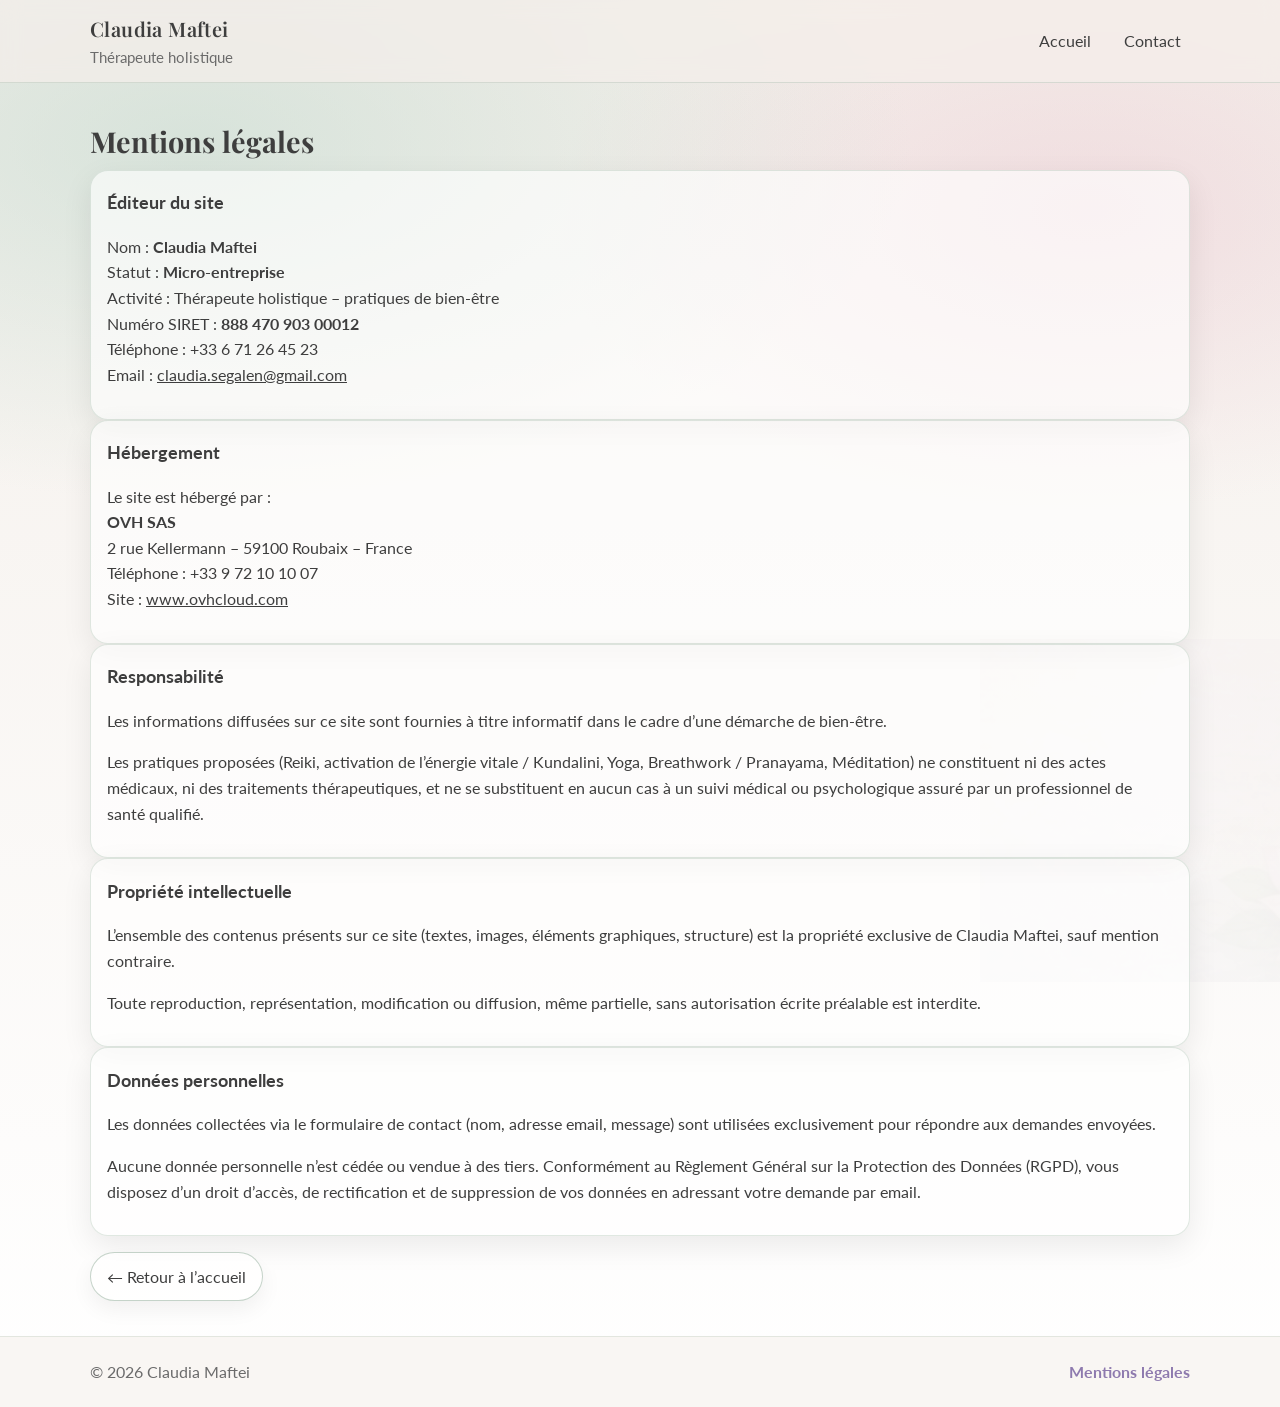
==== mentions-legales.html @ a6ef859d "Add files via upload" ====
<!doctype html>
<html lang="fr">
<head>
  <meta charset="utf-8" />
  <meta name="viewport" content="width=device-width,initial-scale=1" />
  <meta name="robots" content="noindex" />
  <title>Mentions légales – Claudia Maftei</title>

  <link rel="preconnect" href="https://fonts.googleapis.com">
  <link rel="preconnect" href="https://fonts.gstatic.com" crossorigin>
  <link href="https://fonts.googleapis.com/css2?family=Playfair+Display:wght@500;600&family=Lato:wght@300;400;700&display=swap" rel="stylesheet">

  <link rel="stylesheet" href="styles.css" />
</head>

<body>
  <a class="skip-link" href="#contenu">Aller au contenu</a>

  <header class="site-header">
    <div class="container header-inner">
      <div class="brand">
        <div class="brand-name">Claudia Maftei</div>
        <div class="brand-tagline">Thérapeute holistique</div>
      </div>

      <nav class="nav" aria-label="Navigation principale">
        <a href="index.html">Accueil</a>
        <a href="index.html#contact">Contact</a>
      </nav>
    </div>
  </header>

  <main id="contenu">
    <section class="section">
      <div class="container">
        <header class="section-head">
          <h2>Mentions légales</h2>
        </header>

        <div class="panel">
          <h3>Éditeur du site</h3>
          <p>
            Nom : <strong>Claudia Maftei</strong><br>
            Statut : <strong>Micro-entreprise</strong><br>
            Activité : Thérapeute holistique – pratiques de bien-être<br>
            Numéro SIRET : <strong>888 470 903 00012</strong><br>
            Téléphone : +33 6 71 26 45 23<br>
            Email : <a href="mailto:claudia.segalen@gmail.com">claudia.segalen@gmail.com</a>
          </p>
        </div>

        <div class="panel">
          <h3>Hébergement</h3>
          <p>
            Le site est hébergé par :<br>
            <strong>OVH SAS</strong><br>
            2 rue Kellermann – 59100 Roubaix – France<br>
            Téléphone : +33 9 72 10 10 07<br>
            Site : <a href="https://www.ovhcloud.com" target="_blank" rel="noopener">www.ovhcloud.com</a>
          </p>
        </div>

        <div class="panel">
          <h3>Responsabilité</h3>
          <p>
            Les informations diffusées sur ce site sont fournies à titre informatif dans le cadre
            d’une démarche de bien-être.
          </p>
          <p>
            Les pratiques proposées (Reiki, activation de l’énergie vitale / Kundalini, Yoga,
            Breathwork / Pranayama, Méditation) ne constituent ni des actes médicaux,
            ni des traitements thérapeutiques, et ne se substituent en aucun cas à un suivi
            médical ou psychologique assuré par un professionnel de santé qualifié.
          </p>
        </div>

        <div class="panel">
          <h3>Propriété intellectuelle</h3>
          <p>
            L’ensemble des contenus présents sur ce site (textes, images, éléments graphiques,
            structure) est la propriété exclusive de Claudia Maftei, sauf mention contraire.
          </p>
          <p>
            Toute reproduction, représentation, modification ou diffusion, même partielle,
            sans autorisation écrite préalable est interdite.
          </p>
        </div>

        <div class="panel">
          <h3>Données personnelles</h3>
          <p>
            Les données collectées via le formulaire de contact (nom, adresse email, message)
            sont utilisées exclusivement pour répondre aux demandes envoyées.
          </p>
          <p>
            Aucune donnée personnelle n’est cédée ou vendue à des tiers.
            Conformément au Règlement Général sur la Protection des Données (RGPD),
            vous disposez d’un droit d’accès, de rectification et de suppression de vos données
            en adressant votre demande par email.
          </p>
        </div>

        <div style="margin-top:1rem;">
          <a class="btn btn-ghost" href="index.html">← Retour à l’accueil</a>
        </div>

      </div>
    </section>
  </main>

  <footer class="site-footer">
    <div class="container footer-inner">
      <div>© <span id="year"></span> Claudia Maftei</div>
      <div class="footer-note">Mentions légales</div>
    </div>
  </footer>

  <script src="js/main.js" defer></script>
</body>
</html>
---- styles.css ----
:root{
  --sage: #9FB6A5;
  --aqua: #BFD8CC;
  --beige: #F4EFEA;
  --lotus: #E6B7C6;
  --lavender: #8E7AAE;
  --text: #3E3E3E;
  --muted: #6B6B6B;
  --white: #FFFFFF;
  --shadow: 0 10px 30px rgba(0,0,0,.08);
  --radius: 18px;
  --radius-lg: 26px;
}

*{ box-sizing: border-box; }
html{ scroll-behavior: smooth; }

body{
  margin:0;
  color: var(--text);
  background: radial-gradient(1200px 600px at 15% 10%, rgba(191,216,204,.55), transparent 60%),
              radial-gradient(900px 500px at 85% 15%, rgba(230,183,198,.35), transparent 60%),
              linear-gradient(180deg, var(--beige), #fff);
  font-family: "Lato", system-ui, -apple-system, Segoe UI, Roboto, Arial, sans-serif;
  line-height:1.6;
  position: relative;
}

/* fond décoratif lotus/om (image 3) */
body::after{
  content:"";
  position: fixed;
  right: -120px;
  bottom: -120px;
  width: 420px;
  height: 420px;
  background: url("images/lotus-om.png") no-repeat center/contain;
  opacity: .08;
  pointer-events: none;
  z-index: 0;
}

/* garantir que le contenu est au-dessus du fond */
.site-header, main, .site-footer{
  position: relative;
  z-index: 1;
}

a{ color: inherit; }
.container{
  width:min(1100px, 92vw);
  margin:0 auto;
}

.skip-link{
  position:absolute; left:-9999px; top:0;
  background:#000; color:#fff; padding:.5rem .75rem;
}
.skip-link:focus{ left:1rem; top:1rem; z-index:999; }

.site-header{
  position:sticky; top:0;
  backdrop-filter: blur(10px);
  background: rgba(244,239,234,.72);
  border-bottom: 1px solid rgba(159,182,165,.35);
  z-index:50;
}
.header-inner{
  display:flex; align-items:center; justify-content:space-between;
  gap:1rem;
  padding: .8rem 0;
}

.brand-name{
  font-family:"Playfair Display", serif;
  font-weight:600;
  letter-spacing:.4px;
  font-size: 1.25rem;
}
.brand-tagline{
  font-size:.95rem;
  color: var(--muted);
}

.nav{ display:flex; align-items:center; gap:1rem; }
.nav-links{
  display:flex; gap:.9rem; align-items:center;
}
.nav a{
  text-decoration:none;
  padding:.4rem .55rem;
  border-radius: 999px;
}
.nav a:hover{
  background: rgba(159,182,165,.18);
}

.nav-toggle{
  display:none;
  border:1px solid rgba(159,182,165,.55);
  background: rgba(255,255,255,.6);
  border-radius: 999px;
  padding:.45rem .75rem;
}

.hero{
  padding: 2.8rem 0 2rem;
}
.hero-inner{
  display:grid;
  grid-template-columns: 1.25fr .75fr;
  gap: 1.2rem;
  align-items: stretch;
}
.hero h1{
  margin:0 0 .4rem;
  font-family:"Playfair Display", serif;
  font-size: clamp(2rem, 3.2vw, 3rem);
  letter-spacing:.2px;
}
.lead{
  margin:.2rem 0 .7rem;
  color: var(--lavender);
  font-weight:700;
}
.sublead{
  margin:0 0 1rem;
  color: var(--text);
  max-width: 55ch;
}
.hero-cta{
  display:flex; flex-wrap:wrap; gap:.7rem;
  margin: 1rem 0 .75rem;
}
.note{ color: var(--muted); font-size:.95rem; margin:0; }

.btn{
  display:inline-block;
  text-decoration:none;
  border-radius: 999px;
  padding: .65rem 1rem;
  border: 1px solid rgba(159,182,165,.6);
  background: linear-gradient(180deg, rgba(230,183,198,.55), rgba(191,216,204,.35));
  box-shadow: 0 8px 22px rgba(0,0,0,.06);
}
.btn:hover{ filter: brightness(1.02); }
.btn:active{ transform: translateY(1px); }

.btn-ghost{
  background: rgba(255,255,255,.55);
}

.hero-card{
  position:relative;
  border-radius: var(--radius-lg);
  background:
    radial-gradient(400px 300px at 35% 35%, rgba(230,183,198,.45), transparent 65%),
    radial-gradient(400px 300px at 60% 55%, rgba(191,216,204,.55), transparent 65%),
    rgba(255,255,255,.55);
  border: 1px solid rgba(159,182,165,.35);
  box-shadow: var(--shadow);
  min-height: 260px;
  overflow:hidden;
}

/* Image 2 dans le hero */
.hero-image{
  background: url("images/meditation-lotus.png") center/cover no-repeat;
}

/* voile pour garder un rendu doux et préserver la lisibilité des éléments */
.hero-image::after{
  content:"";
  position:absolute;
  inset:0;
  background: linear-gradient(
    to bottom,
    rgba(255,255,255,.55),
    rgba(255,255,255,.88)
  );
  z-index:0;
}

/* s'assurer que les éléments du hero passent au-dessus du voile */
.hero-image > *{
  position: relative;
  z-index: 1;
}

.hero-symbol{
  position:absolute;
  right: 18px;
  top: 16px;
  font-size: 2rem;
  color: rgba(159,182,165,.55);
}
.hero-lotus{
  position:absolute;
  right:-40px; bottom:-45px;
  width: 220px; height: 220px;
  border-radius: 50%;
  background:
    radial-gradient(circle at 40% 35%, rgba(230,183,198,.75), transparent 55%),
    radial-gradient(circle at 55% 55%, rgba(191,216,204,.75), transparent 60%),
    radial-gradient(circle at 45% 65%, rgba(142,122,174,.35), transparent 55%);
  filter: blur(.2px);
  opacity:.9;
}
.hero-glow{
  position:absolute;
  left: 40px; top: 70px;
  width: 120px; height: 120px;
  border-radius: 50%;
  background: radial-gradient(circle, rgba(255,255,255,.85), rgba(230,183,198,.35), transparent 70%);
}

.section{
  padding: 2.2rem 0;
}
.section-alt{
  background: linear-gradient(180deg, rgba(191,216,204,.25), rgba(244,239,234,.1));
  border-top: 1px solid rgba(159,182,165,.25);
  border-bottom: 1px solid rgba(159,182,165,.25);
}
.section-head h2{
  margin:0 0 .35rem;
  font-family:"Playfair Display", serif;
  font-size: 1.8rem;
}
.section-head p{
  margin:.2rem 0 1.2rem;
  color: var(--muted);
  max-width: 70ch;
}

.grid{
  display:grid;
  grid-template-columns: repeat(3, 1fr);
  gap: 1rem;
}

.card, .panel{
  background: rgba(255,255,255,.62);
  border: 1px solid rgba(159,182,165,.32);
  border-radius: var(--radius);
  box-shadow: var(--shadow);
  padding: 1rem 1rem .95rem;
}

.card-link{
  display:block;
  text-decoration:none;
  color: inherit;
  transition: transform .2s ease, box-shadow .2s ease;
}
.card-link:hover,
.card-link:focus-visible{
  transform: translateY(-2px);
  box-shadow: 0 12px 32px rgba(0,0,0,.1);
}
.card-link:focus-visible{
  outline: 2px solid rgba(159,182,165,.7);
  outline-offset: 3px;
}
.card h3, .panel h3{
  margin:.1rem 0 .5rem;
  font-size: 1.15rem;
}
.card-soft{
  background: linear-gradient(180deg, rgba(255,255,255,.6), rgba(191,216,204,.22));
}
.badge{
  display:inline-block;
  margin:.6rem 0 0;
  font-size:.92rem;
  color: var(--lavender);
  font-weight:700;
}
.list{
  margin:.35rem 0 0;
  padding-left: 1.1rem;
}
.list li{ margin:.25rem 0; }

.two-col{
  display:grid;
  grid-template-columns: 1fr 1fr;
  gap: 1rem;
}

/* ABOUT: ajout photo (image 1) */
.about-with-photo{
  grid-template-columns: 280px 1fr 1fr;
  align-items: start;
}

.about-photo img{
  width: 100%;
  display: block;
  border-radius: 6px;
  box-shadow: 0 10px 30px rgba(0,0,0,.12);
}

.contact-grid{
  display:grid;
  grid-template-columns: 1fr 1fr;
  gap: 1rem;
}

.contact-list{
  list-style:none;
  padding:0;
  margin:.2rem 0 0;
}
.contact-list li{
  display:flex;
  gap:.6rem;
  align-items:flex-start;
  padding:.35rem 0;
}
.ico{ width: 1.4rem; opacity:.85; }

.form{
  display:grid;
  gap:.75rem;
}
label{ display:grid; gap:.35rem; font-weight:700; }

input, textarea{
  width:100%;
  border-radius: 12px;
  border: 1px solid rgba(159,182,165,.5);
  padding: .65rem .7rem;
  background: rgba(255,255,255,.75);
  font: inherit;
}
textarea{ resize: vertical; }
.hp{ display:none !important; }

.flash{
  border: 1px solid rgba(159,182,165,.5);
  border-radius: 14px;
  padding: .75rem .9rem;
  background: rgba(255,255,255,.7);
  margin: 0 0 .9rem;
}
.flash-success{
  border-color: rgba(159,182,165,.6);
}
.flash-error{
  border-color: rgba(142,122,174,.6);
}

.small{ color: var(--muted); font-size:.95rem; margin:.35rem 0 0; }

.legal{
  margin: 1rem 0 0;
  color: var(--muted);
  font-size:.95rem;
}
.legal a{ text-decoration:none; }
.legal a:hover{ text-decoration:underline; }

.panel-mini{
  margin-top: 1rem;
  padding: .9rem 1rem .85rem;
}

.site-footer{
  padding: 1.4rem 0;
  border-top: 1px solid rgba(159,182,165,.25);
  background: rgba(244,239,234,.55);
}
.footer-inner{
  display:flex;
  justify-content:space-between;
  gap:1rem;
  flex-wrap:wrap;
  color: var(--muted);
}
.footer-note{ color: var(--lavender); font-weight:700; }

/* Responsive */
@media (max-width: 900px){
  .hero-inner{ grid-template-columns: 1fr; }
  .grid{ grid-template-columns: repeat(2, 1fr); }
  .two-col, .contact-grid{ grid-template-columns: 1fr; }
  .about-with-photo{ grid-template-columns: 1fr; }
}

@media (max-width: 640px){
  .nav-toggle{ display:inline-block; }
  .nav-links{
    display:none;
    position:absolute;
    right: 4vw;
    top: 62px;
    padding:.5rem;
    background: rgba(244,239,234,.95);
    border: 1px solid rgba(159,182,165,.35);
    border-radius: 16px;
    box-shadow: var(--shadow);
    flex-direction:column;
    align-items:stretch;
    min-width: 210px;
  }
  .nav-links.open{ display:flex; }
  .grid{ grid-template-columns: 1fr; }
}
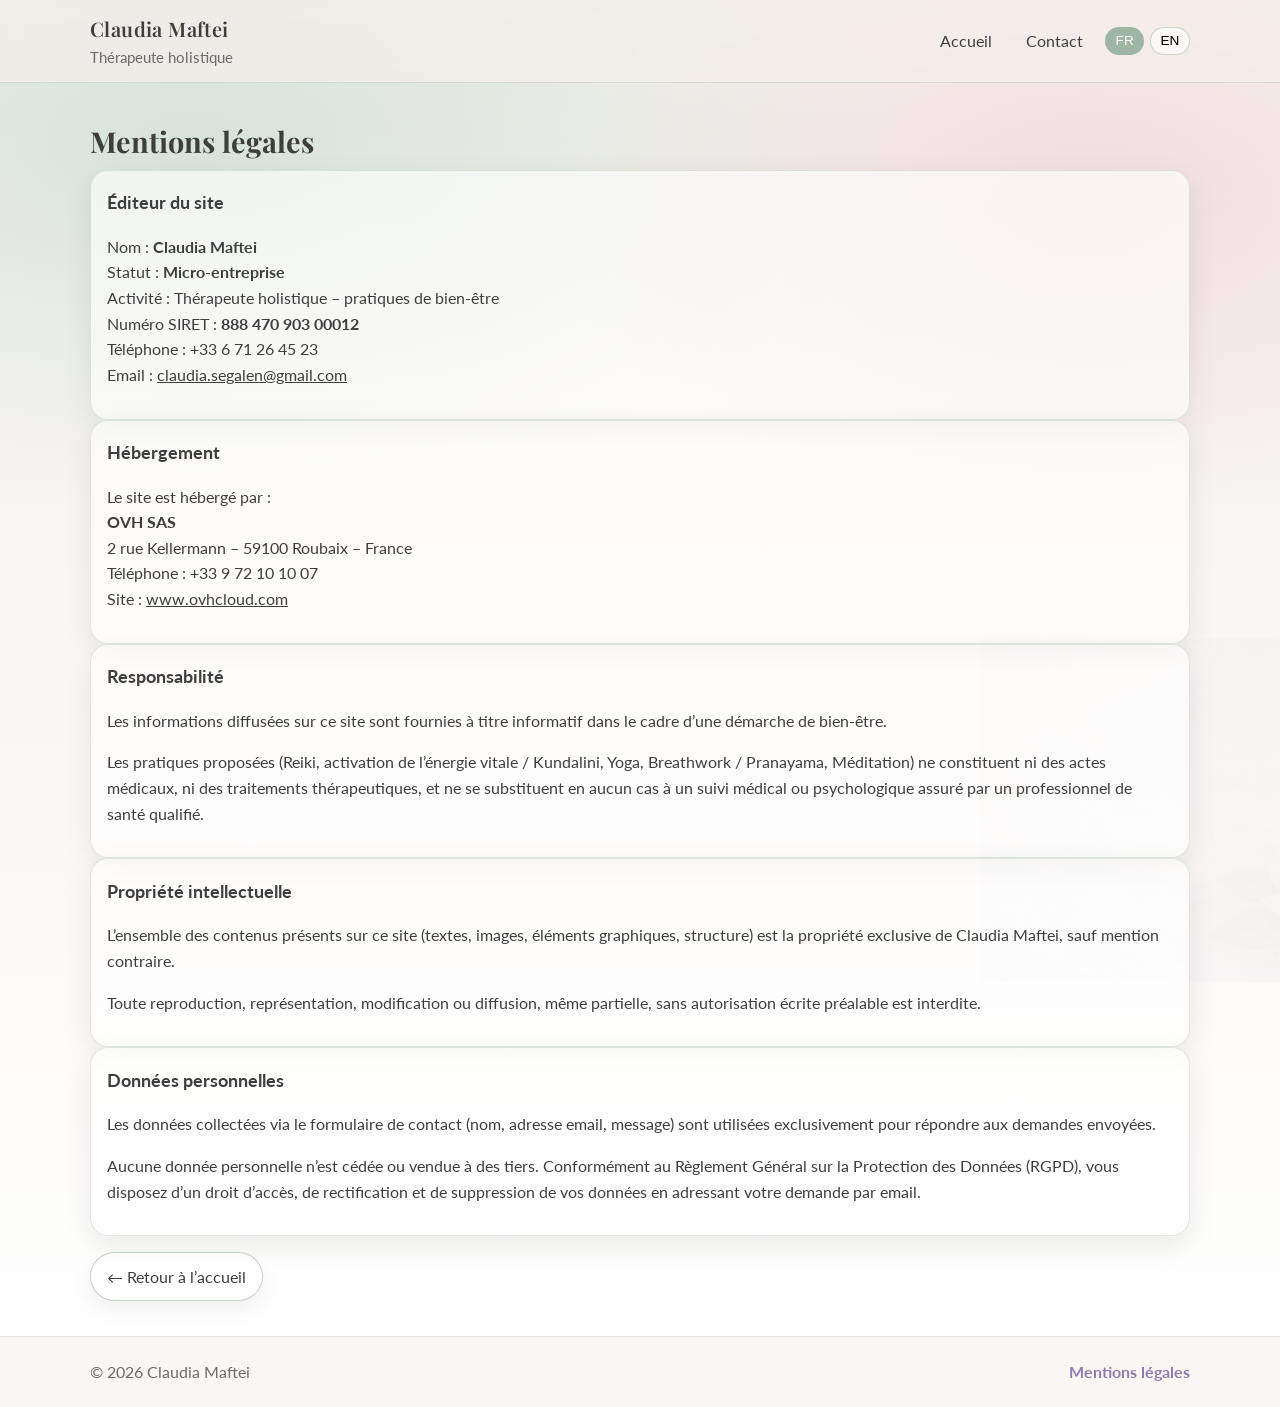
==== commit 2ed2f889: "Add bilingual language toggle" ====
--- a/mentions-legales.html
+++ b/mentions-legales.html
@@ -1,10 +1,10 @@
 <!doctype html>
-<html lang="fr">
-<head>
-  <meta charset="utf-8" />
-  <meta name="viewport" content="width=device-width,initial-scale=1" />
-  <meta name="robots" content="noindex" />
-  <title>Mentions légales – Claudia Maftei</title>
+<html lang="fr">
+<head>
+  <meta charset="utf-8" />
+  <meta name="viewport" content="width=device-width,initial-scale=1" />
+  <meta name="robots" content="noindex" />
+  <title data-i18n="meta_legal_title">Mentions légales – Claudia Maftei</title>
 
   <link rel="preconnect" href="https://fonts.googleapis.com">
   <link rel="preconnect" href="https://fonts.gstatic.com" crossorigin>
@@ -14,95 +14,101 @@
 </head>
 
 <body>
-  <a class="skip-link" href="#contenu">Aller au contenu</a>
+  <a class="skip-link" href="#contenu" data-i18n="global_skip_link">Aller au contenu</a>
 
   <header class="site-header">
     <div class="container header-inner">
       <div class="brand">
         <div class="brand-name">Claudia Maftei</div>
-        <div class="brand-tagline">Thérapeute holistique</div>
-      </div>
-
-      <nav class="nav" aria-label="Navigation principale">
-        <a href="index.html">Accueil</a>
-        <a href="index.html#contact">Contact</a>
-      </nav>
-    </div>
-  </header>
+        <div class="brand-tagline" data-i18n="brand_tagline">Thérapeute holistique</div>
+      </div>
+
+      <div class="header-actions">
+        <nav class="nav" data-i18n-aria-label="nav_label_primary" aria-label="Navigation principale">
+          <a href="index.html" data-i18n="nav_home">Accueil</a>
+          <a href="index.html#contact" data-i18n="nav_contact">Contact</a>
+        </nav>
+        <div class="language-toggle" data-i18n-aria-label="language_selector_label" aria-label="Sélecteur de langue">
+          <button class="lang-btn" type="button" data-lang="fr" aria-pressed="true" data-i18n="language_fr">FR</button>
+          <button class="lang-btn" type="button" data-lang="en" aria-pressed="false" data-i18n="language_en">EN</button>
+        </div>
+      </div>
+    </div>
+  </header>
 
   <main id="contenu">
     <section class="section">
       <div class="container">
         <header class="section-head">
-          <h2>Mentions légales</h2>
-        </header>
-
-        <div class="panel">
-          <h3>Éditeur du site</h3>
-          <p>
-            Nom : <strong>Claudia Maftei</strong><br>
-            Statut : <strong>Micro-entreprise</strong><br>
-            Activité : Thérapeute holistique – pratiques de bien-être<br>
-            Numéro SIRET : <strong>888 470 903 00012</strong><br>
-            Téléphone : +33 6 71 26 45 23<br>
-            Email : <a href="mailto:claudia.segalen@gmail.com">claudia.segalen@gmail.com</a>
-          </p>
-        </div>
-
-        <div class="panel">
-          <h3>Hébergement</h3>
-          <p>
-            Le site est hébergé par :<br>
-            <strong>OVH SAS</strong><br>
-            2 rue Kellermann – 59100 Roubaix – France<br>
-            Téléphone : +33 9 72 10 10 07<br>
-            Site : <a href="https://www.ovhcloud.com" target="_blank" rel="noopener">www.ovhcloud.com</a>
-          </p>
-        </div>
-
-        <div class="panel">
-          <h3>Responsabilité</h3>
-          <p>
-            Les informations diffusées sur ce site sont fournies à titre informatif dans le cadre
-            d’une démarche de bien-être.
-          </p>
-          <p>
-            Les pratiques proposées (Reiki, activation de l’énergie vitale / Kundalini, Yoga,
-            Breathwork / Pranayama, Méditation) ne constituent ni des actes médicaux,
-            ni des traitements thérapeutiques, et ne se substituent en aucun cas à un suivi
-            médical ou psychologique assuré par un professionnel de santé qualifié.
-          </p>
-        </div>
-
-        <div class="panel">
-          <h3>Propriété intellectuelle</h3>
-          <p>
-            L’ensemble des contenus présents sur ce site (textes, images, éléments graphiques,
-            structure) est la propriété exclusive de Claudia Maftei, sauf mention contraire.
-          </p>
-          <p>
-            Toute reproduction, représentation, modification ou diffusion, même partielle,
-            sans autorisation écrite préalable est interdite.
-          </p>
-        </div>
-
-        <div class="panel">
-          <h3>Données personnelles</h3>
-          <p>
-            Les données collectées via le formulaire de contact (nom, adresse email, message)
-            sont utilisées exclusivement pour répondre aux demandes envoyées.
-          </p>
-          <p>
-            Aucune donnée personnelle n’est cédée ou vendue à des tiers.
-            Conformément au Règlement Général sur la Protection des Données (RGPD),
-            vous disposez d’un droit d’accès, de rectification et de suppression de vos données
-            en adressant votre demande par email.
-          </p>
-        </div>
-
-        <div style="margin-top:1rem;">
-          <a class="btn btn-ghost" href="index.html">← Retour à l’accueil</a>
-        </div>
+          <h2 data-i18n="legal_page_heading">Mentions légales</h2>
+        </header>
+
+        <div class="panel">
+          <h3 data-i18n="legal_editor_title">Éditeur du site</h3>
+          <p data-i18n-html="legal_editor_body">
+            Nom : <strong>Claudia Maftei</strong><br>
+            Statut : <strong>Micro-entreprise</strong><br>
+            Activité : Thérapeute holistique – pratiques de bien-être<br>
+            Numéro SIRET : <strong>888 470 903 00012</strong><br>
+            Téléphone : +33 6 71 26 45 23<br>
+            Email : <a href="mailto:claudia.segalen@gmail.com">claudia.segalen@gmail.com</a>
+          </p>
+        </div>
+
+        <div class="panel">
+          <h3 data-i18n="legal_hosting_title">Hébergement</h3>
+          <p data-i18n-html="legal_hosting_body">
+            Le site est hébergé par :<br>
+            <strong>OVH SAS</strong><br>
+            2 rue Kellermann – 59100 Roubaix – France<br>
+            Téléphone : +33 9 72 10 10 07<br>
+            Site : <a href="https://www.ovhcloud.com" target="_blank" rel="noopener">www.ovhcloud.com</a>
+          </p>
+        </div>
+
+        <div class="panel">
+          <h3 data-i18n="legal_liability_title">Responsabilité</h3>
+          <p data-i18n="legal_liability_body1">
+            Les informations diffusées sur ce site sont fournies à titre informatif dans le cadre
+            d’une démarche de bien-être.
+          </p>
+          <p data-i18n="legal_liability_body2">
+            Les pratiques proposées (Reiki, activation de l’énergie vitale / Kundalini, Yoga,
+            Breathwork / Pranayama, Méditation) ne constituent ni des actes médicaux,
+            ni des traitements thérapeutiques, et ne se substituent en aucun cas à un suivi
+            médical ou psychologique assuré par un professionnel de santé qualifié.
+          </p>
+        </div>
+
+        <div class="panel">
+          <h3 data-i18n="legal_ip_title">Propriété intellectuelle</h3>
+          <p data-i18n="legal_ip_body1">
+            L’ensemble des contenus présents sur ce site (textes, images, éléments graphiques,
+            structure) est la propriété exclusive de Claudia Maftei, sauf mention contraire.
+          </p>
+          <p data-i18n="legal_ip_body2">
+            Toute reproduction, représentation, modification ou diffusion, même partielle,
+            sans autorisation écrite préalable est interdite.
+          </p>
+        </div>
+
+        <div class="panel">
+          <h3 data-i18n="legal_data_title">Données personnelles</h3>
+          <p data-i18n="legal_data_body1">
+            Les données collectées via le formulaire de contact (nom, adresse email, message)
+            sont utilisées exclusivement pour répondre aux demandes envoyées.
+          </p>
+          <p data-i18n="legal_data_body2">
+            Aucune donnée personnelle n’est cédée ou vendue à des tiers.
+            Conformément au Règlement Général sur la Protection des Données (RGPD),
+            vous disposez d’un droit d’accès, de rectification et de suppression de vos données
+            en adressant votre demande par email.
+          </p>
+        </div>
+
+        <div style="margin-top:1rem;">
+          <a class="btn btn-ghost" href="index.html" data-i18n="legal_back_home">← Retour à l’accueil</a>
+        </div>
 
       </div>
     </section>
@@ -111,9 +117,9 @@
   <footer class="site-footer">
     <div class="container footer-inner">
       <div>© <span id="year"></span> Claudia Maftei</div>
-      <div class="footer-note">Mentions légales</div>
-    </div>
-  </footer>
+      <div class="footer-note" data-i18n="legal_footer_note">Mentions légales</div>
+    </div>
+  </footer>
 
   <script src="js/main.js" defer></script>
 </body>
--- a/styles.css
+++ b/styles.css
@@ -65,27 +65,33 @@
   border-bottom: 1px solid rgba(159,182,165,.35);
   z-index:50;
 }
-.header-inner{
-  display:flex; align-items:center; justify-content:space-between;
-  gap:1rem;
-  padding: .8rem 0;
-}
-
-.brand-name{
-  font-family:"Playfair Display", serif;
-  font-weight:600;
-  letter-spacing:.4px;
-  font-size: 1.25rem;
-}
+.header-inner{
+  display:flex; align-items:center; justify-content:space-between;
+  gap:1rem;
+  padding: .8rem 0;
+}
+
+.header-actions{
+  display:flex;
+  align-items:center;
+  gap:.85rem;
+}
+
+.brand-name{
+  font-family:"Playfair Display", serif;
+  font-weight:600;
+  letter-spacing:.4px;
+  font-size: 1.25rem;
+}
 .brand-tagline{
   font-size:.95rem;
   color: var(--muted);
 }
 
-.nav{ display:flex; align-items:center; gap:1rem; }
-.nav-links{
-  display:flex; gap:.9rem; align-items:center;
-}
+.nav{ display:flex; align-items:center; gap:1rem; }
+.nav-links{
+  display:flex; gap:.9rem; align-items:center;
+}
 .nav a{
   text-decoration:none;
   padding:.4rem .55rem;
@@ -95,13 +101,34 @@
   background: rgba(159,182,165,.18);
 }
 
-.nav-toggle{
-  display:none;
-  border:1px solid rgba(159,182,165,.55);
-  background: rgba(255,255,255,.6);
-  border-radius: 999px;
-  padding:.45rem .75rem;
-}
+.nav-toggle{
+  display:none;
+  border:1px solid rgba(159,182,165,.55);
+  background: rgba(255,255,255,.6);
+  border-radius: 999px;
+  padding:.45rem .75rem;
+}
+
+.language-toggle{
+  display:flex;
+  align-items:center;
+  gap:.35rem;
+}
+
+.lang-btn{
+  border:1px solid rgba(159,182,165,.55);
+  background: rgba(255,255,255,.7);
+  border-radius: 999px;
+  padding:.35rem .6rem;
+  font-size:.85rem;
+  cursor:pointer;
+}
+
+.lang-btn[aria-pressed="true"]{
+  background: var(--sage);
+  color: var(--white);
+  border-color: transparent;
+}
 
 .hero{
   padding: 2.8rem 0 2rem;
@@ -388,7 +415,10 @@
   .about-with-photo{ grid-template-columns: 1fr; }
 }
 
-@media (max-width: 640px){
+@media (max-width: 640px){
+  .header-actions{
+    gap:.5rem;
+  }
   .nav-toggle{ display:inline-block; }
   .nav-links{
     display:none;
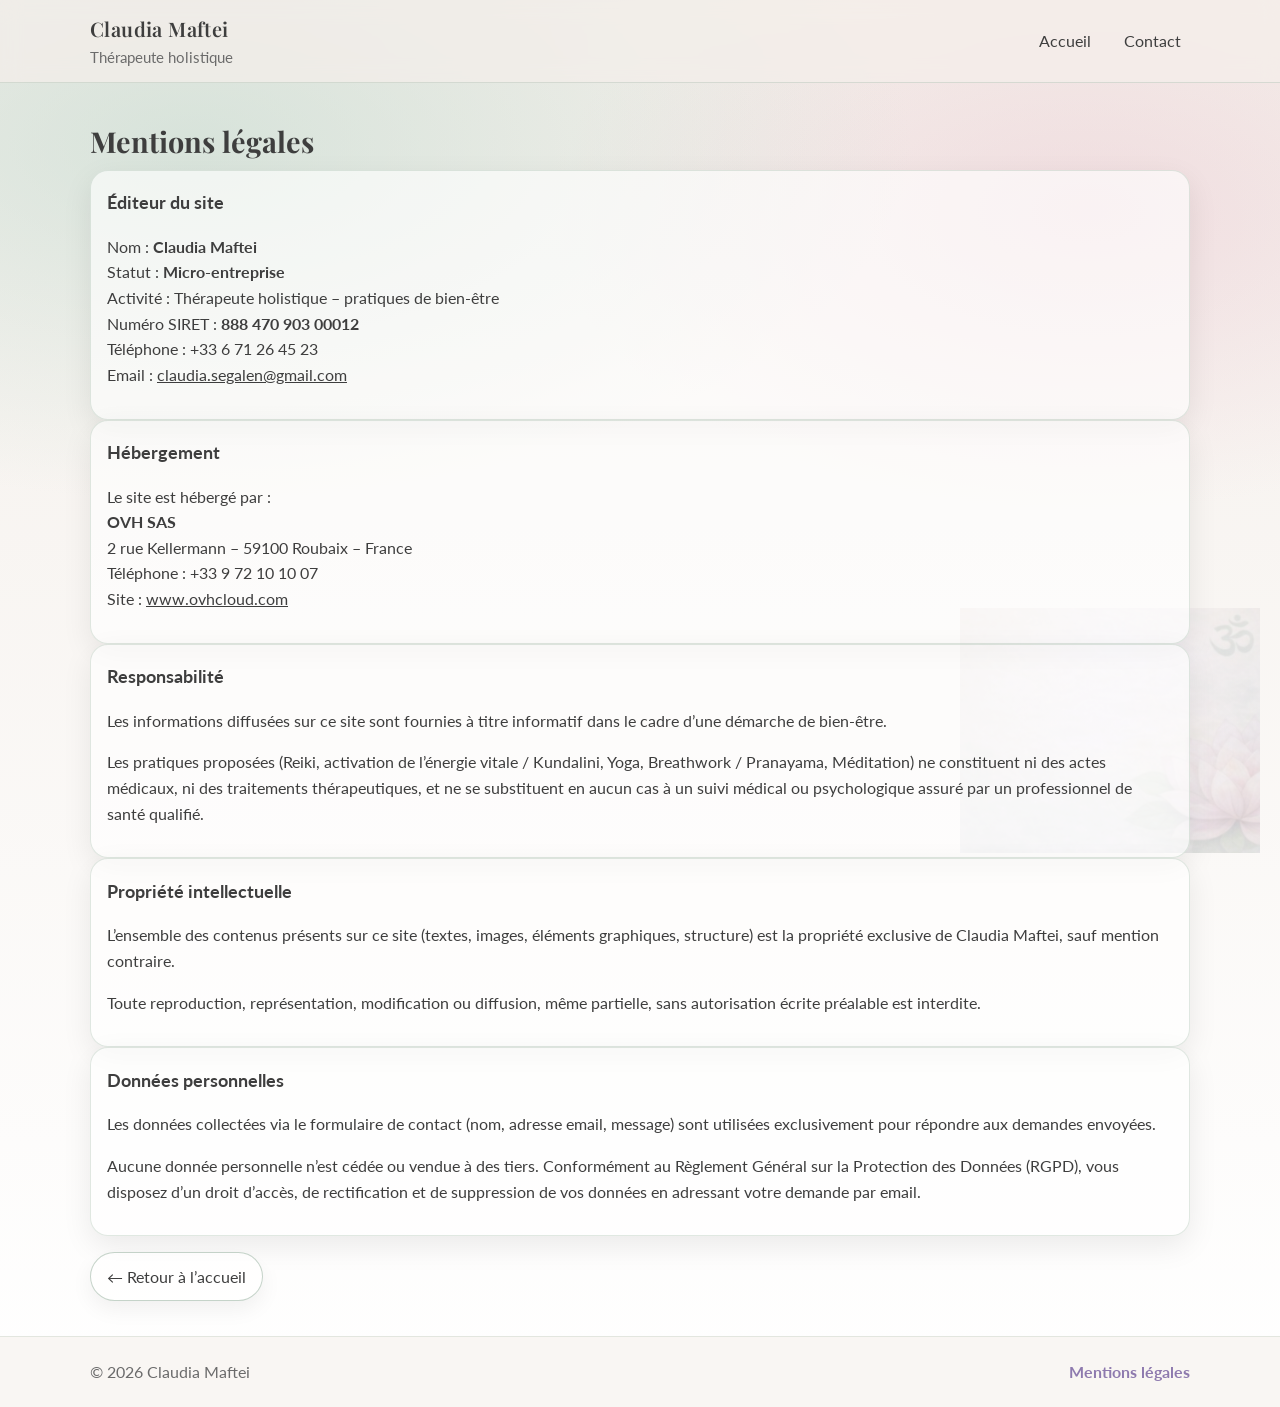
==== commit 2db9a853: "Add files via upload" ====
--- a/mentions-legales.html
+++ b/mentions-legales.html
@@ -1,10 +1,10 @@
 <!doctype html>
-<html lang="fr">
-<head>
-  <meta charset="utf-8" />
-  <meta name="viewport" content="width=device-width,initial-scale=1" />
-  <meta name="robots" content="noindex" />
-  <title data-i18n="meta_legal_title">Mentions légales – Claudia Maftei</title>
+<html lang="fr">
+<head>
+  <meta charset="utf-8" />
+  <meta name="viewport" content="width=device-width,initial-scale=1" />
+  <meta name="robots" content="noindex" />
+  <title>Mentions légales – Claudia Maftei</title>
 
   <link rel="preconnect" href="https://fonts.googleapis.com">
   <link rel="preconnect" href="https://fonts.gstatic.com" crossorigin>
@@ -14,101 +14,95 @@
 </head>
 
 <body>
-  <a class="skip-link" href="#contenu" data-i18n="global_skip_link">Aller au contenu</a>
+  <a class="skip-link" href="#contenu">Aller au contenu</a>
 
   <header class="site-header">
     <div class="container header-inner">
       <div class="brand">
         <div class="brand-name">Claudia Maftei</div>
-        <div class="brand-tagline" data-i18n="brand_tagline">Thérapeute holistique</div>
-      </div>
-
-      <div class="header-actions">
-        <nav class="nav" data-i18n-aria-label="nav_label_primary" aria-label="Navigation principale">
-          <a href="index.html" data-i18n="nav_home">Accueil</a>
-          <a href="index.html#contact" data-i18n="nav_contact">Contact</a>
-        </nav>
-        <div class="language-toggle" data-i18n-aria-label="language_selector_label" aria-label="Sélecteur de langue">
-          <button class="lang-btn" type="button" data-lang="fr" aria-pressed="true" data-i18n="language_fr">FR</button>
-          <button class="lang-btn" type="button" data-lang="en" aria-pressed="false" data-i18n="language_en">EN</button>
-        </div>
-      </div>
-    </div>
-  </header>
+        <div class="brand-tagline">Thérapeute holistique</div>
+      </div>
+
+      <nav class="nav" aria-label="Navigation principale">
+        <a href="index.html">Accueil</a>
+        <a href="index.html#contact">Contact</a>
+      </nav>
+    </div>
+  </header>
 
   <main id="contenu">
     <section class="section">
       <div class="container">
         <header class="section-head">
-          <h2 data-i18n="legal_page_heading">Mentions légales</h2>
-        </header>
-
-        <div class="panel">
-          <h3 data-i18n="legal_editor_title">Éditeur du site</h3>
-          <p data-i18n-html="legal_editor_body">
-            Nom : <strong>Claudia Maftei</strong><br>
-            Statut : <strong>Micro-entreprise</strong><br>
-            Activité : Thérapeute holistique – pratiques de bien-être<br>
-            Numéro SIRET : <strong>888 470 903 00012</strong><br>
-            Téléphone : +33 6 71 26 45 23<br>
-            Email : <a href="mailto:claudia.segalen@gmail.com">claudia.segalen@gmail.com</a>
-          </p>
-        </div>
-
-        <div class="panel">
-          <h3 data-i18n="legal_hosting_title">Hébergement</h3>
-          <p data-i18n-html="legal_hosting_body">
-            Le site est hébergé par :<br>
-            <strong>OVH SAS</strong><br>
-            2 rue Kellermann – 59100 Roubaix – France<br>
-            Téléphone : +33 9 72 10 10 07<br>
-            Site : <a href="https://www.ovhcloud.com" target="_blank" rel="noopener">www.ovhcloud.com</a>
-          </p>
-        </div>
-
-        <div class="panel">
-          <h3 data-i18n="legal_liability_title">Responsabilité</h3>
-          <p data-i18n="legal_liability_body1">
-            Les informations diffusées sur ce site sont fournies à titre informatif dans le cadre
-            d’une démarche de bien-être.
-          </p>
-          <p data-i18n="legal_liability_body2">
-            Les pratiques proposées (Reiki, activation de l’énergie vitale / Kundalini, Yoga,
-            Breathwork / Pranayama, Méditation) ne constituent ni des actes médicaux,
-            ni des traitements thérapeutiques, et ne se substituent en aucun cas à un suivi
-            médical ou psychologique assuré par un professionnel de santé qualifié.
-          </p>
-        </div>
-
-        <div class="panel">
-          <h3 data-i18n="legal_ip_title">Propriété intellectuelle</h3>
-          <p data-i18n="legal_ip_body1">
-            L’ensemble des contenus présents sur ce site (textes, images, éléments graphiques,
-            structure) est la propriété exclusive de Claudia Maftei, sauf mention contraire.
-          </p>
-          <p data-i18n="legal_ip_body2">
-            Toute reproduction, représentation, modification ou diffusion, même partielle,
-            sans autorisation écrite préalable est interdite.
-          </p>
-        </div>
-
-        <div class="panel">
-          <h3 data-i18n="legal_data_title">Données personnelles</h3>
-          <p data-i18n="legal_data_body1">
-            Les données collectées via le formulaire de contact (nom, adresse email, message)
-            sont utilisées exclusivement pour répondre aux demandes envoyées.
-          </p>
-          <p data-i18n="legal_data_body2">
-            Aucune donnée personnelle n’est cédée ou vendue à des tiers.
-            Conformément au Règlement Général sur la Protection des Données (RGPD),
-            vous disposez d’un droit d’accès, de rectification et de suppression de vos données
-            en adressant votre demande par email.
-          </p>
-        </div>
-
-        <div style="margin-top:1rem;">
-          <a class="btn btn-ghost" href="index.html" data-i18n="legal_back_home">← Retour à l’accueil</a>
-        </div>
+          <h2>Mentions légales</h2>
+        </header>
+
+        <div class="panel">
+          <h3>Éditeur du site</h3>
+          <p>
+            Nom : <strong>Claudia Maftei</strong><br>
+            Statut : <strong>Micro-entreprise</strong><br>
+            Activité : Thérapeute holistique – pratiques de bien-être<br>
+            Numéro SIRET : <strong>888 470 903 00012</strong><br>
+            Téléphone : +33 6 71 26 45 23<br>
+            Email : <a href="mailto:claudia.segalen@gmail.com">claudia.segalen@gmail.com</a>
+          </p>
+        </div>
+
+        <div class="panel">
+          <h3>Hébergement</h3>
+          <p>
+            Le site est hébergé par :<br>
+            <strong>OVH SAS</strong><br>
+            2 rue Kellermann – 59100 Roubaix – France<br>
+            Téléphone : +33 9 72 10 10 07<br>
+            Site : <a href="https://www.ovhcloud.com" target="_blank" rel="noopener">www.ovhcloud.com</a>
+          </p>
+        </div>
+
+        <div class="panel">
+          <h3>Responsabilité</h3>
+          <p>
+            Les informations diffusées sur ce site sont fournies à titre informatif dans le cadre
+            d’une démarche de bien-être.
+          </p>
+          <p>
+            Les pratiques proposées (Reiki, activation de l’énergie vitale / Kundalini, Yoga,
+            Breathwork / Pranayama, Méditation) ne constituent ni des actes médicaux,
+            ni des traitements thérapeutiques, et ne se substituent en aucun cas à un suivi
+            médical ou psychologique assuré par un professionnel de santé qualifié.
+          </p>
+        </div>
+
+        <div class="panel">
+          <h3>Propriété intellectuelle</h3>
+          <p>
+            L’ensemble des contenus présents sur ce site (textes, images, éléments graphiques,
+            structure) est la propriété exclusive de Claudia Maftei, sauf mention contraire.
+          </p>
+          <p>
+            Toute reproduction, représentation, modification ou diffusion, même partielle,
+            sans autorisation écrite préalable est interdite.
+          </p>
+        </div>
+
+        <div class="panel">
+          <h3>Données personnelles</h3>
+          <p>
+            Les données collectées via le formulaire de contact (nom, adresse email, message)
+            sont utilisées exclusivement pour répondre aux demandes envoyées.
+          </p>
+          <p>
+            Aucune donnée personnelle n’est cédée ou vendue à des tiers.
+            Conformément au Règlement Général sur la Protection des Données (RGPD),
+            vous disposez d’un droit d’accès, de rectification et de suppression de vos données
+            en adressant votre demande par email.
+          </p>
+        </div>
+
+        <div style="margin-top:1rem;">
+          <a class="btn btn-ghost" href="index.html">← Retour à l’accueil</a>
+        </div>
 
       </div>
     </section>
@@ -117,9 +111,9 @@
   <footer class="site-footer">
     <div class="container footer-inner">
       <div>© <span id="year"></span> Claudia Maftei</div>
-      <div class="footer-note" data-i18n="legal_footer_note">Mentions légales</div>
-    </div>
-  </footer>
+      <div class="footer-note">Mentions légales</div>
+    </div>
+  </footer>
 
   <script src="js/main.js" defer></script>
 </body>
--- a/styles.css
+++ b/styles.css
@@ -30,15 +30,16 @@
 body::after{
   content:"";
   position: fixed;
-  right: -120px;
-  bottom: -120px;
-  width: 420px;
-  height: 420px;
+  right: 20px;
+  bottom: 20px;
+  width: 300px;
+  height: 300px;
   background: url("images/lotus-om.png") no-repeat center/contain;
-  opacity: .08;
+  opacity: 0.28;
   pointer-events: none;
   z-index: 0;
 }
+
 
 /* garantir que le contenu est au-dessus du fond */
 .site-header, main, .site-footer{
@@ -65,33 +66,27 @@
   border-bottom: 1px solid rgba(159,182,165,.35);
   z-index:50;
 }
-.header-inner{
-  display:flex; align-items:center; justify-content:space-between;
-  gap:1rem;
-  padding: .8rem 0;
-}
-
-.header-actions{
-  display:flex;
-  align-items:center;
-  gap:.85rem;
-}
-
-.brand-name{
-  font-family:"Playfair Display", serif;
-  font-weight:600;
-  letter-spacing:.4px;
-  font-size: 1.25rem;
-}
+.header-inner{
+  display:flex; align-items:center; justify-content:space-between;
+  gap:1rem;
+  padding: .8rem 0;
+}
+
+.brand-name{
+  font-family:"Playfair Display", serif;
+  font-weight:600;
+  letter-spacing:.4px;
+  font-size: 1.25rem;
+}
 .brand-tagline{
   font-size:.95rem;
   color: var(--muted);
 }
 
-.nav{ display:flex; align-items:center; gap:1rem; }
-.nav-links{
-  display:flex; gap:.9rem; align-items:center;
-}
+.nav{ display:flex; align-items:center; gap:1rem; }
+.nav-links{
+  display:flex; gap:.9rem; align-items:center;
+}
 .nav a{
   text-decoration:none;
   padding:.4rem .55rem;
@@ -101,34 +96,13 @@
   background: rgba(159,182,165,.18);
 }
 
-.nav-toggle{
-  display:none;
-  border:1px solid rgba(159,182,165,.55);
-  background: rgba(255,255,255,.6);
-  border-radius: 999px;
-  padding:.45rem .75rem;
-}
-
-.language-toggle{
-  display:flex;
-  align-items:center;
-  gap:.35rem;
-}
-
-.lang-btn{
-  border:1px solid rgba(159,182,165,.55);
-  background: rgba(255,255,255,.7);
-  border-radius: 999px;
-  padding:.35rem .6rem;
-  font-size:.85rem;
-  cursor:pointer;
-}
-
-.lang-btn[aria-pressed="true"]{
-  background: var(--sage);
-  color: var(--white);
-  border-color: transparent;
-}
+.nav-toggle{
+  display:none;
+  border:1px solid rgba(159,182,165,.55);
+  background: rgba(255,255,255,.6);
+  border-radius: 999px;
+  padding:.45rem .75rem;
+}
 
 .hero{
   padding: 2.8rem 0 2rem;
@@ -415,10 +389,7 @@
   .about-with-photo{ grid-template-columns: 1fr; }
 }
 
-@media (max-width: 640px){
-  .header-actions{
-    gap:.5rem;
-  }
+@media (max-width: 640px){
   .nav-toggle{ display:inline-block; }
   .nav-links{
     display:none;
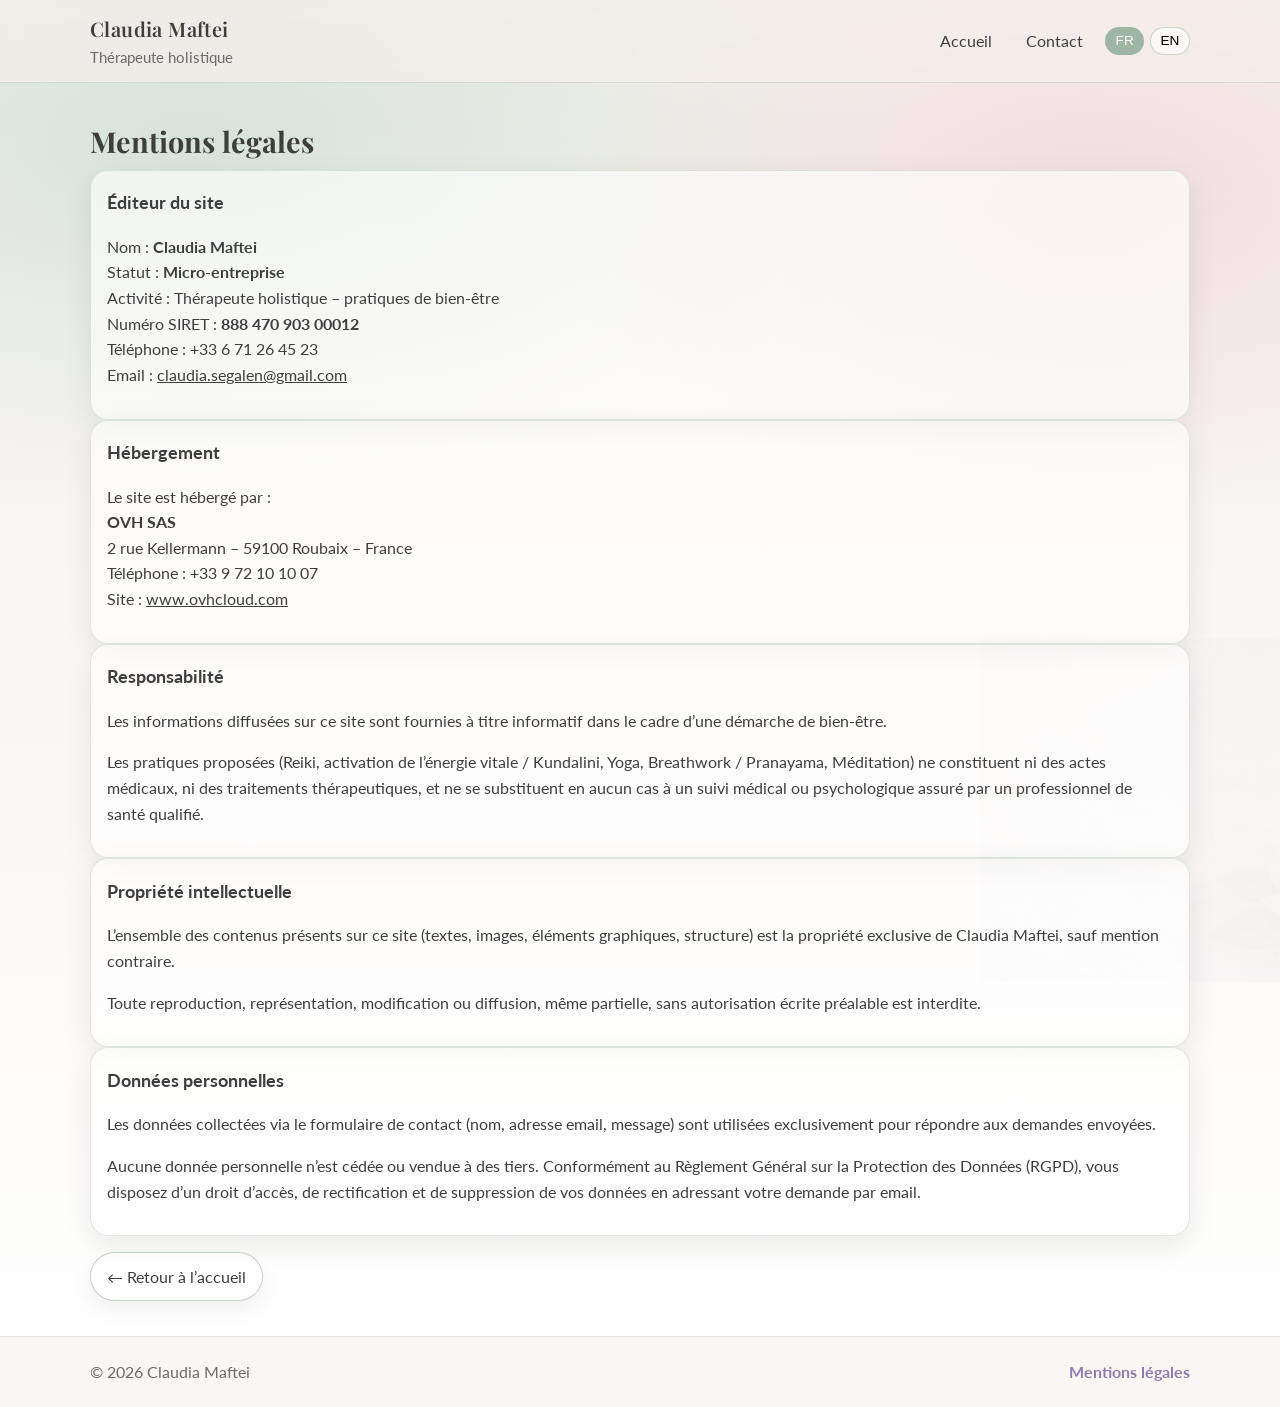
==== commit 8f19d278: "Add files via upload" ====
--- a/mentions-legales.html
+++ b/mentions-legales.html
@@ -1,10 +1,10 @@
 <!doctype html>
-<html lang="fr">
-<head>
-  <meta charset="utf-8" />
-  <meta name="viewport" content="width=device-width,initial-scale=1" />
-  <meta name="robots" content="noindex" />
-  <title>Mentions légales – Claudia Maftei</title>
+<html lang="fr">
+<head>
+  <meta charset="utf-8" />
+  <meta name="viewport" content="width=device-width,initial-scale=1" />
+  <meta name="robots" content="noindex" />
+  <title data-i18n="meta_legal_title">Mentions légales – Claudia Maftei</title>
 
   <link rel="preconnect" href="https://fonts.googleapis.com">
   <link rel="preconnect" href="https://fonts.gstatic.com" crossorigin>
@@ -14,95 +14,101 @@
 </head>
 
 <body>
-  <a class="skip-link" href="#contenu">Aller au contenu</a>
+  <a class="skip-link" href="#contenu" data-i18n="global_skip_link">Aller au contenu</a>
 
   <header class="site-header">
     <div class="container header-inner">
       <div class="brand">
         <div class="brand-name">Claudia Maftei</div>
-        <div class="brand-tagline">Thérapeute holistique</div>
-      </div>
-
-      <nav class="nav" aria-label="Navigation principale">
-        <a href="index.html">Accueil</a>
-        <a href="index.html#contact">Contact</a>
-      </nav>
-    </div>
-  </header>
+        <div class="brand-tagline" data-i18n="brand_tagline">Thérapeute holistique</div>
+      </div>
+
+      <div class="header-actions">
+        <nav class="nav" data-i18n-aria-label="nav_label_primary" aria-label="Navigation principale">
+          <a href="index.html" data-i18n="nav_home">Accueil</a>
+          <a href="index.html#contact" data-i18n="nav_contact">Contact</a>
+        </nav>
+        <div class="language-toggle" data-i18n-aria-label="language_selector_label" aria-label="Sélecteur de langue">
+          <button class="lang-btn" type="button" data-lang="fr" aria-pressed="true" data-i18n="language_fr">FR</button>
+          <button class="lang-btn" type="button" data-lang="en" aria-pressed="false" data-i18n="language_en">EN</button>
+        </div>
+      </div>
+    </div>
+  </header>
 
   <main id="contenu">
     <section class="section">
       <div class="container">
         <header class="section-head">
-          <h2>Mentions légales</h2>
-        </header>
-
-        <div class="panel">
-          <h3>Éditeur du site</h3>
-          <p>
-            Nom : <strong>Claudia Maftei</strong><br>
-            Statut : <strong>Micro-entreprise</strong><br>
-            Activité : Thérapeute holistique – pratiques de bien-être<br>
-            Numéro SIRET : <strong>888 470 903 00012</strong><br>
-            Téléphone : +33 6 71 26 45 23<br>
-            Email : <a href="mailto:claudia.segalen@gmail.com">claudia.segalen@gmail.com</a>
-          </p>
-        </div>
-
-        <div class="panel">
-          <h3>Hébergement</h3>
-          <p>
-            Le site est hébergé par :<br>
-            <strong>OVH SAS</strong><br>
-            2 rue Kellermann – 59100 Roubaix – France<br>
-            Téléphone : +33 9 72 10 10 07<br>
-            Site : <a href="https://www.ovhcloud.com" target="_blank" rel="noopener">www.ovhcloud.com</a>
-          </p>
-        </div>
-
-        <div class="panel">
-          <h3>Responsabilité</h3>
-          <p>
-            Les informations diffusées sur ce site sont fournies à titre informatif dans le cadre
-            d’une démarche de bien-être.
-          </p>
-          <p>
-            Les pratiques proposées (Reiki, activation de l’énergie vitale / Kundalini, Yoga,
-            Breathwork / Pranayama, Méditation) ne constituent ni des actes médicaux,
-            ni des traitements thérapeutiques, et ne se substituent en aucun cas à un suivi
-            médical ou psychologique assuré par un professionnel de santé qualifié.
-          </p>
-        </div>
-
-        <div class="panel">
-          <h3>Propriété intellectuelle</h3>
-          <p>
-            L’ensemble des contenus présents sur ce site (textes, images, éléments graphiques,
-            structure) est la propriété exclusive de Claudia Maftei, sauf mention contraire.
-          </p>
-          <p>
-            Toute reproduction, représentation, modification ou diffusion, même partielle,
-            sans autorisation écrite préalable est interdite.
-          </p>
-        </div>
-
-        <div class="panel">
-          <h3>Données personnelles</h3>
-          <p>
-            Les données collectées via le formulaire de contact (nom, adresse email, message)
-            sont utilisées exclusivement pour répondre aux demandes envoyées.
-          </p>
-          <p>
-            Aucune donnée personnelle n’est cédée ou vendue à des tiers.
-            Conformément au Règlement Général sur la Protection des Données (RGPD),
-            vous disposez d’un droit d’accès, de rectification et de suppression de vos données
-            en adressant votre demande par email.
-          </p>
-        </div>
-
-        <div style="margin-top:1rem;">
-          <a class="btn btn-ghost" href="index.html">← Retour à l’accueil</a>
-        </div>
+          <h2 data-i18n="legal_page_heading">Mentions légales</h2>
+        </header>
+
+        <div class="panel">
+          <h3 data-i18n="legal_editor_title">Éditeur du site</h3>
+          <p data-i18n-html="legal_editor_body">
+            Nom : <strong>Claudia Maftei</strong><br>
+            Statut : <strong>Micro-entreprise</strong><br>
+            Activité : Thérapeute holistique – pratiques de bien-être<br>
+            Numéro SIRET : <strong>888 470 903 00012</strong><br>
+            Téléphone : +33 6 71 26 45 23<br>
+            Email : <a href="mailto:claudia.segalen@gmail.com">claudia.segalen@gmail.com</a>
+          </p>
+        </div>
+
+        <div class="panel">
+          <h3 data-i18n="legal_hosting_title">Hébergement</h3>
+          <p data-i18n-html="legal_hosting_body">
+            Le site est hébergé par :<br>
+            <strong>OVH SAS</strong><br>
+            2 rue Kellermann – 59100 Roubaix – France<br>
+            Téléphone : +33 9 72 10 10 07<br>
+            Site : <a href="https://www.ovhcloud.com" target="_blank" rel="noopener">www.ovhcloud.com</a>
+          </p>
+        </div>
+
+        <div class="panel">
+          <h3 data-i18n="legal_liability_title">Responsabilité</h3>
+          <p data-i18n="legal_liability_body1">
+            Les informations diffusées sur ce site sont fournies à titre informatif dans le cadre
+            d’une démarche de bien-être.
+          </p>
+          <p data-i18n="legal_liability_body2">
+            Les pratiques proposées (Reiki, activation de l’énergie vitale / Kundalini, Yoga,
+            Breathwork / Pranayama, Méditation) ne constituent ni des actes médicaux,
+            ni des traitements thérapeutiques, et ne se substituent en aucun cas à un suivi
+            médical ou psychologique assuré par un professionnel de santé qualifié.
+          </p>
+        </div>
+
+        <div class="panel">
+          <h3 data-i18n="legal_ip_title">Propriété intellectuelle</h3>
+          <p data-i18n="legal_ip_body1">
+            L’ensemble des contenus présents sur ce site (textes, images, éléments graphiques,
+            structure) est la propriété exclusive de Claudia Maftei, sauf mention contraire.
+          </p>
+          <p data-i18n="legal_ip_body2">
+            Toute reproduction, représentation, modification ou diffusion, même partielle,
+            sans autorisation écrite préalable est interdite.
+          </p>
+        </div>
+
+        <div class="panel">
+          <h3 data-i18n="legal_data_title">Données personnelles</h3>
+          <p data-i18n="legal_data_body1">
+            Les données collectées via le formulaire de contact (nom, adresse email, message)
+            sont utilisées exclusivement pour répondre aux demandes envoyées.
+          </p>
+          <p data-i18n="legal_data_body2">
+            Aucune donnée personnelle n’est cédée ou vendue à des tiers.
+            Conformément au Règlement Général sur la Protection des Données (RGPD),
+            vous disposez d’un droit d’accès, de rectification et de suppression de vos données
+            en adressant votre demande par email.
+          </p>
+        </div>
+
+        <div style="margin-top:1rem;">
+          <a class="btn btn-ghost" href="index.html" data-i18n="legal_back_home">← Retour à l’accueil</a>
+        </div>
 
       </div>
     </section>
@@ -111,9 +117,9 @@
   <footer class="site-footer">
     <div class="container footer-inner">
       <div>© <span id="year"></span> Claudia Maftei</div>
-      <div class="footer-note">Mentions légales</div>
-    </div>
-  </footer>
+      <div class="footer-note" data-i18n="legal_footer_note">Mentions légales</div>
+    </div>
+  </footer>
 
   <script src="js/main.js" defer></script>
 </body>
--- a/styles.css
+++ b/styles.css
@@ -30,16 +30,15 @@
 body::after{
   content:"";
   position: fixed;
-  right: 20px;
-  bottom: 20px;
-  width: 300px;
-  height: 300px;
+  right: -120px;
+  bottom: -120px;
+  width: 420px;
+  height: 420px;
   background: url("images/lotus-om.png") no-repeat center/contain;
-  opacity: 0.28;
+  opacity: .08;
   pointer-events: none;
   z-index: 0;
 }
-
 
 /* garantir que le contenu est au-dessus du fond */
 .site-header, main, .site-footer{
@@ -66,27 +65,33 @@
   border-bottom: 1px solid rgba(159,182,165,.35);
   z-index:50;
 }
-.header-inner{
-  display:flex; align-items:center; justify-content:space-between;
-  gap:1rem;
-  padding: .8rem 0;
-}
-
-.brand-name{
-  font-family:"Playfair Display", serif;
-  font-weight:600;
-  letter-spacing:.4px;
-  font-size: 1.25rem;
-}
+.header-inner{
+  display:flex; align-items:center; justify-content:space-between;
+  gap:1rem;
+  padding: .8rem 0;
+}
+
+.header-actions{
+  display:flex;
+  align-items:center;
+  gap:.85rem;
+}
+
+.brand-name{
+  font-family:"Playfair Display", serif;
+  font-weight:600;
+  letter-spacing:.4px;
+  font-size: 1.25rem;
+}
 .brand-tagline{
   font-size:.95rem;
   color: var(--muted);
 }
 
-.nav{ display:flex; align-items:center; gap:1rem; }
-.nav-links{
-  display:flex; gap:.9rem; align-items:center;
-}
+.nav{ display:flex; align-items:center; gap:1rem; }
+.nav-links{
+  display:flex; gap:.9rem; align-items:center;
+}
 .nav a{
   text-decoration:none;
   padding:.4rem .55rem;
@@ -96,13 +101,34 @@
   background: rgba(159,182,165,.18);
 }
 
-.nav-toggle{
-  display:none;
-  border:1px solid rgba(159,182,165,.55);
-  background: rgba(255,255,255,.6);
-  border-radius: 999px;
-  padding:.45rem .75rem;
-}
+.nav-toggle{
+  display:none;
+  border:1px solid rgba(159,182,165,.55);
+  background: rgba(255,255,255,.6);
+  border-radius: 999px;
+  padding:.45rem .75rem;
+}
+
+.language-toggle{
+  display:flex;
+  align-items:center;
+  gap:.35rem;
+}
+
+.lang-btn{
+  border:1px solid rgba(159,182,165,.55);
+  background: rgba(255,255,255,.7);
+  border-radius: 999px;
+  padding:.35rem .6rem;
+  font-size:.85rem;
+  cursor:pointer;
+}
+
+.lang-btn[aria-pressed="true"]{
+  background: var(--sage);
+  color: var(--white);
+  border-color: transparent;
+}
 
 .hero{
   padding: 2.8rem 0 2rem;
@@ -389,7 +415,10 @@
   .about-with-photo{ grid-template-columns: 1fr; }
 }
 
-@media (max-width: 640px){
+@media (max-width: 640px){
+  .header-actions{
+    gap:.5rem;
+  }
   .nav-toggle{ display:inline-block; }
   .nav-links{
     display:none;
